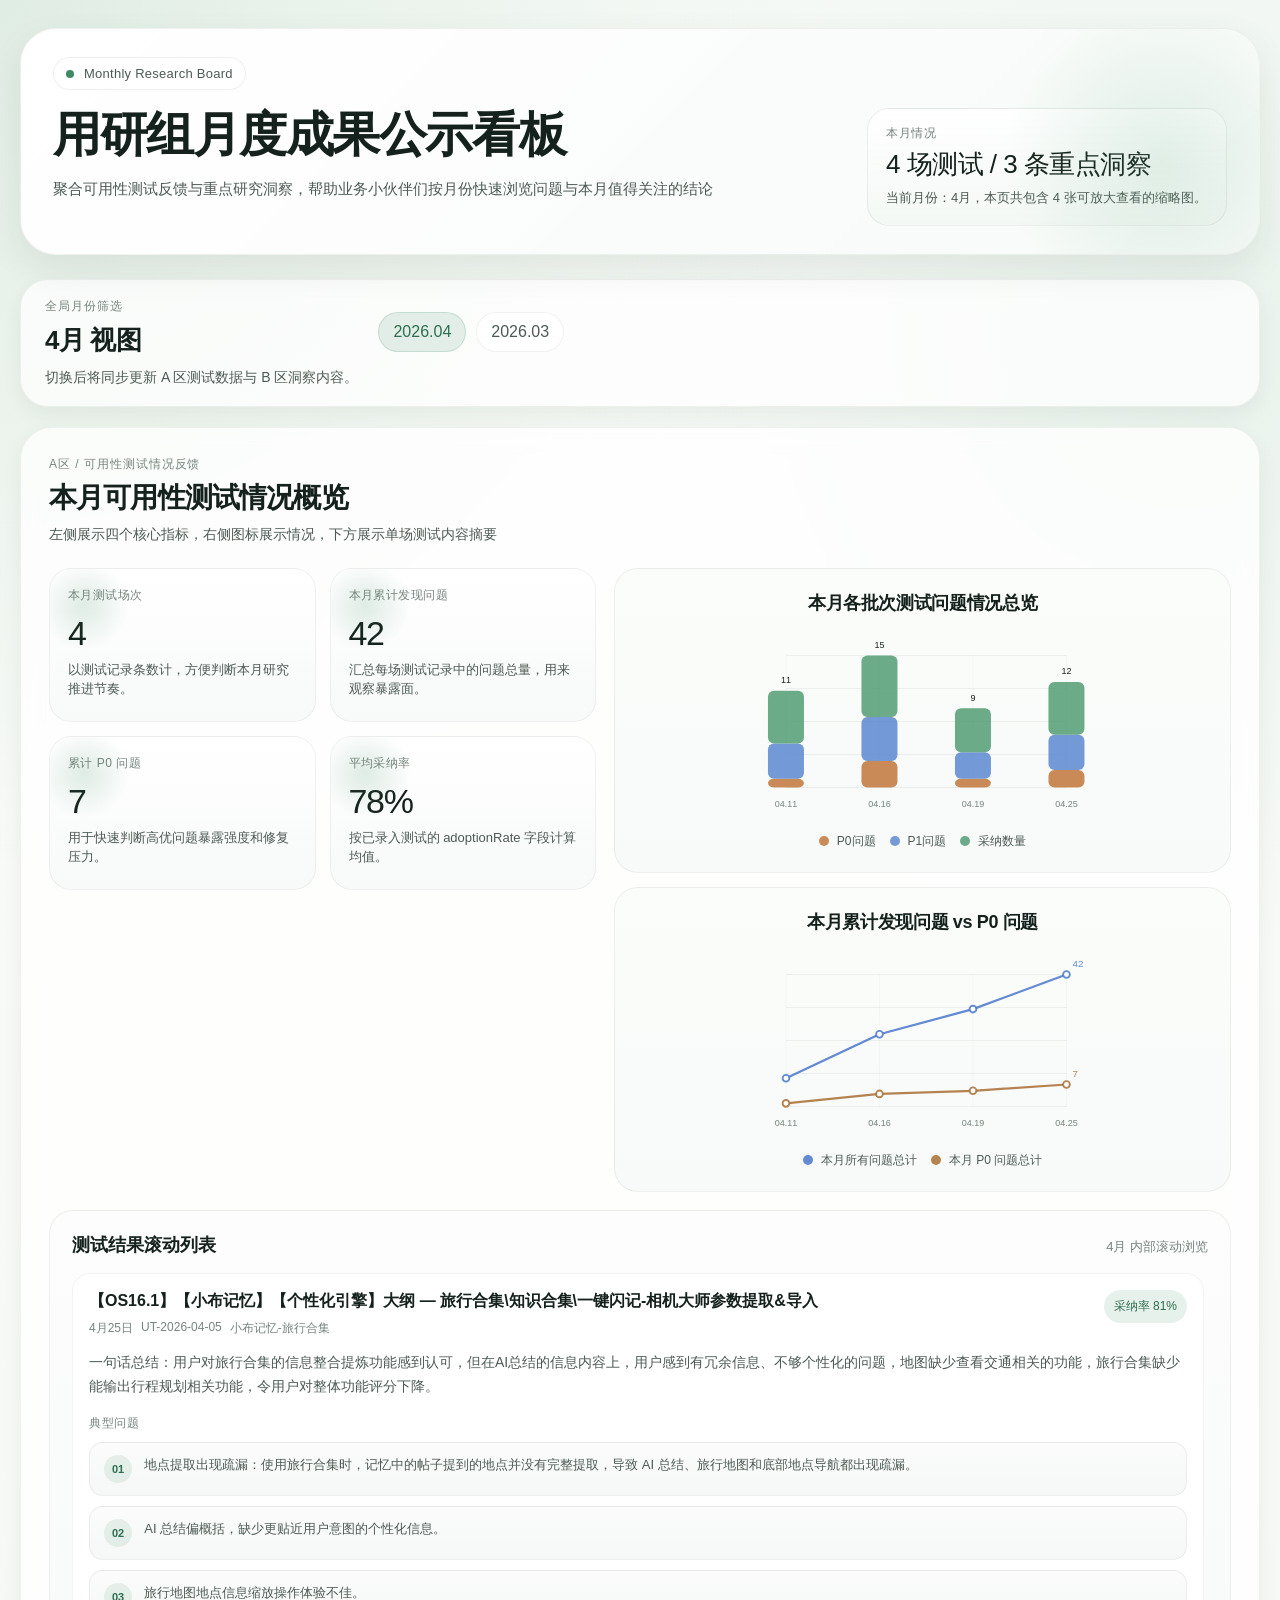
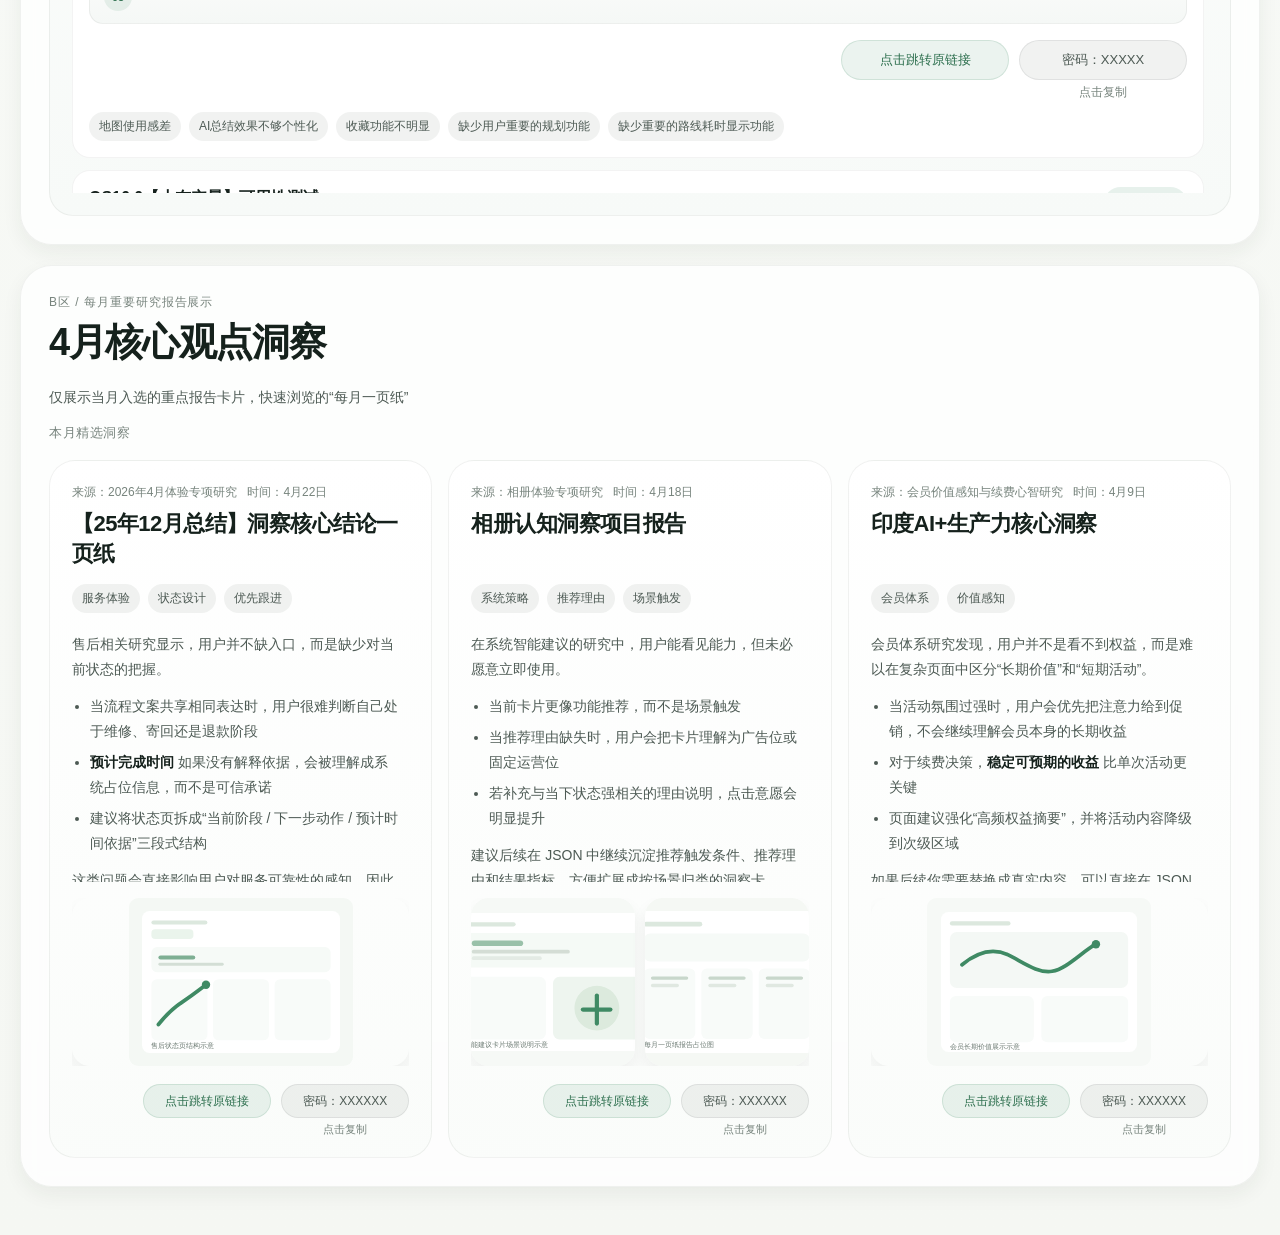
==== index.html @ fd07ea80 "第一版看板" ====
<!doctype html>
<html lang="zh-CN">
  <head>
    <meta charset="UTF-8" />
    <meta name="viewport" content="width=device-width, initial-scale=1.0" />
    <meta
      name="description"
      content="公司内部用研月度成果看板，展示可用性测试反馈与月度研究洞察。"
    />
    <title>公司内部用研月度成果看板</title>
    <link rel="stylesheet" href="./styles/tokens.css" />
    <link rel="stylesheet" href="./styles/main.css" />
  </head>
  <body>
    <div id="app" class="app-loading-shell">
      <div class="loading-card">
        <span class="loading-dot"></span>
        <p>正在读取本地看板数据...</p>
      </div>
    </div>
    <script type="module" src="./src/main.js"></script>
  </body>
</html>
---- styles/tokens.css ----
:root {
  --bg: #f5f7f3;
  --bg-strong: #eef3ed;
  --surface: rgba(255, 255, 255, 0.9);
  --surface-strong: #ffffff;
  --surface-muted: #f8faf8;
  --surface-line: rgba(18, 34, 28, 0.08);
  --text-primary: #15211c;
  --text-secondary: #4d5a54;
  --text-tertiary: #77847d;
  --accent: #3f8a64;
  --accent-soft: rgba(63, 138, 100, 0.12);
  --accent-strong: #2d6f4e;
  --warning: #a86c31;
  --shadow-soft: 0 14px 36px rgba(24, 36, 31, 0.08);
  --shadow-card: 0 8px 20px rgba(28, 43, 36, 0.06);
  --radius-xl: 28px;
  --radius-lg: 20px;
  --radius-md: 16px;
  --radius-sm: 12px;
  --font-sans: "Avenir Next", "PingFang SC", "Microsoft YaHei UI", "Noto Sans SC",
    sans-serif;
}
---- styles/main.css ----
*,
*::before,
*::after {
  box-sizing: border-box;
}

html,
body {
  margin: 0;
  min-height: 100%;
}

body {
  font-family: var(--font-sans);
  color: var(--text-primary);
  background:
    radial-gradient(circle at top left, rgba(112, 174, 136, 0.18), transparent 28%),
    radial-gradient(circle at 92% 12%, rgba(134, 188, 162, 0.14), transparent 22%),
    linear-gradient(180deg, #f9fbf8 0%, var(--bg) 100%);
}

button,
a,
input,
select {
  font: inherit;
}

img {
  display: block;
  max-width: 100%;
}

a {
  color: inherit;
  text-decoration: none;
}

.app-loading-shell,
.app-error-shell {
  min-height: 100vh;
  display: grid;
  place-items: center;
  padding: 32px;
}

.loading-card,
.error-card {
  width: min(480px, 100%);
  padding: 32px;
  border-radius: var(--radius-xl);
  background: var(--surface);
  border: 1px solid var(--surface-line);
  box-shadow: var(--shadow-soft);
  text-align: center;
  color: var(--text-secondary);
}

.loading-dot {
  width: 12px;
  height: 12px;
  display: inline-block;
  border-radius: 999px;
  background: var(--accent);
  box-shadow: 0 0 0 10px var(--accent-soft);
  margin-bottom: 18px;
}

.page-shell {
  width: min(1440px, calc(100vw - 40px));
  margin: 0 auto;
  padding: 28px 0 48px;
}

.hero-card {
  position: relative;
  overflow: hidden;
  padding: 28px 32px;
  border-radius: 36px;
  background:
    linear-gradient(135deg, rgba(255, 255, 255, 0.92), rgba(246, 250, 247, 0.94)),
    rgba(255, 255, 255, 0.8);
  border: 1px solid rgba(22, 33, 28, 0.06);
  box-shadow: var(--shadow-soft);
  margin-bottom: 24px;
}

.hero-card::after {
  content: "";
  position: absolute;
  inset: auto -6% -34% auto;
  width: 340px;
  height: 340px;
  border-radius: 50%;
  background: radial-gradient(circle, rgba(87, 163, 121, 0.16), transparent 66%);
  pointer-events: none;
}

.hero-topline {
  display: inline-flex;
  align-items: center;
  gap: 10px;
  padding: 8px 12px;
  border-radius: 999px;
  background: rgba(255, 255, 255, 0.72);
  border: 1px solid rgba(22, 33, 28, 0.07);
  color: var(--text-secondary);
  font-size: 13px;
  letter-spacing: 0.02em;
}

.hero-dot {
  width: 8px;
  height: 8px;
  border-radius: 999px;
  background: var(--accent);
}

.hero-body {
  display: grid;
  grid-template-columns: minmax(0, 1.25fr) minmax(280px, 0.75fr);
  gap: 28px;
  align-items: start;
  margin-top: 18px;
}

.hero-main-copy {
  align-self: start;
  display: grid;
  align-content: start;
  gap: 14px;
}

.hero-title {
  margin: 0;
  font-size: clamp(32px, 4vw, 48px);
  line-height: 1.12;
  letter-spacing: -0.03em;
}

.hero-description {
  margin: 0;
  max-width: 720px;
  color: var(--text-secondary);
  line-height: 1.7;
  font-size: 15px;
}

.hero-meta-panel {
  display: grid;
  gap: 12px;
  justify-self: end;
  width: min(100%, 360px);
}

.hero-meta-box {
  padding: 16px 18px;
  border-radius: 22px;
  background: linear-gradient(180deg, rgba(255, 255, 255, 0.86), rgba(243, 248, 244, 0.92));
  border: 1px solid rgba(22, 33, 28, 0.07);
}

.hero-meta-label {
  margin: 0 0 8px;
  font-size: 12px;
  color: var(--text-tertiary);
  letter-spacing: 0.06em;
  text-transform: uppercase;
}

.hero-meta-value {
  margin: 0;
  font-size: 26px;
  line-height: 1.15;
  letter-spacing: -0.02em;
}

.hero-meta-copy {
  margin: 8px 0 0;
  font-size: 13px;
  color: var(--text-secondary);
  line-height: 1.6;
}

.board-layout {
  display: grid;
  grid-template-columns: 1fr;
  gap: 20px;
  align-items: start;
}

.panel {
  border-radius: 32px;
  background: rgba(255, 255, 255, 0.78);
  border: 1px solid rgba(22, 33, 28, 0.06);
  box-shadow: var(--shadow-card);
  backdrop-filter: blur(10px);
}

.global-filter-bar {
  display: flex;
  justify-content: space-between;
  gap: 20px;
  align-items: center;
  padding: 18px 24px;
  margin-bottom: 20px;
  border-radius: 28px;
  background: rgba(255, 255, 255, 0.74);
  border: 1px solid rgba(22, 33, 28, 0.06);
  box-shadow: var(--shadow-card);
}

.global-filter-copy {
  display: grid;
  gap: 8px;
  min-width: 240px;
}

.global-filter-title {
  margin: 0;
  font-size: 26px;
  letter-spacing: -0.03em;
}

.global-filter-description {
  margin: 0;
  color: var(--text-secondary);
  font-size: 14px;
  line-height: 1.6;
}

.global-filter-tabs {
  min-width: 0;
  flex: 1;
}

.panel-a {
  padding: 28px;
  position: static;
}

.panel-b {
  padding: 28px;
}

.panel-head {
  display: flex;
  justify-content: space-between;
  gap: 20px;
  align-items: flex-start;
  margin-bottom: 22px;
}

.panel-head-copy {
  display: grid;
  gap: 8px;
}

.panel-label {
  margin: 0;
  font-size: 12px;
  letter-spacing: 0.08em;
  text-transform: uppercase;
  color: var(--text-tertiary);
}

.panel-title {
  margin: 0;
  font-size: 28px;
  line-height: 1.2;
  letter-spacing: -0.03em;
}

.panel-description {
  margin: 0;
  max-width: 620px;
  color: var(--text-secondary);
  font-size: 14px;
  line-height: 1.65;
}

.metrics-grid {
  display: grid;
  grid-template-columns: repeat(2, minmax(0, 1fr));
  gap: 14px;
  margin-bottom: 0;
}

.usability-dashboard-grid {
  display: grid;
  grid-template-columns: minmax(0, 0.94fr) minmax(420px, 1.06fr);
  gap: 18px;
  align-items: start;
  margin-bottom: 18px;
}

.metric-card {
  position: relative;
  overflow: hidden;
  min-height: 154px;
  padding: 18px 18px 16px;
  border-radius: 22px;
  background: linear-gradient(180deg, #ffffff, #f7faf8);
  border: 1px solid rgba(22, 33, 28, 0.06);
}

.metric-card::after {
  content: "";
  position: absolute;
  inset: -8px auto auto -10px;
  width: 88px;
  height: 88px;
  border-radius: 50%;
  background: radial-gradient(circle, rgba(63, 138, 100, 0.16), transparent 72%);
}

.metric-label {
  position: relative;
  margin: 0 0 12px;
  color: var(--text-tertiary);
  font-size: 12px;
  letter-spacing: 0.04em;
  text-transform: uppercase;
}

.metric-value {
  position: relative;
  margin: 0;
  font-size: 34px;
  line-height: 1;
  letter-spacing: -0.04em;
}

.metric-hint {
  position: relative;
  margin: 10px 0 0;
  color: var(--text-secondary);
  font-size: 13px;
  line-height: 1.5;
}

.chart-stack {
  display: grid;
  gap: 14px;
  align-content: start;
}

.chart-card {
  padding: 22px;
  border-radius: 24px;
  background: linear-gradient(180deg, #fbfdfb, #f7faf8);
  border: 1px solid rgba(22, 33, 28, 0.06);
}

.chart-card-line {
  min-height: 252px;
}

.chart-card-head {
  display: flex;
  justify-content: center;
  gap: 12px;
  align-items: center;
  text-align: center;
  margin-bottom: 12px;
  flex-direction: column;
}

.chart-card-title {
  margin: 0;
  font-size: 18px;
  letter-spacing: -0.02em;
}

.chart-card-note {
  margin: 0;
  color: var(--text-tertiary);
  font-size: 13px;
}

.chart-wrap {
  width: 100%;
  overflow: hidden;
}

.chart-svg {
  display: block;
  width: 100%;
  height: auto;
  max-height: 180px;
}

.chart-legend {
  display: flex;
  gap: 14px;
  flex-wrap: wrap;
  margin-top: 14px;
  color: var(--text-secondary);
  font-size: 12px;
  justify-content: center;
}

.legend-item {
  display: inline-flex;
  align-items: center;
  gap: 8px;
}

.legend-dot {
  width: 10px;
  height: 10px;
  border-radius: 999px;
}

.list-card {
  margin-top: 0;
  padding: 22px;
  border-radius: 24px;
  background: linear-gradient(180deg, #fcfdfc, #f7faf8);
  border: 1px solid rgba(22, 33, 28, 0.06);
}

.subsection-head {
  display: flex;
  justify-content: space-between;
  align-items: baseline;
  gap: 12px;
  margin-bottom: 16px;
}

.subsection-title {
  margin: 0;
  font-size: 18px;
}

.subsection-copy {
  margin: 0;
  color: var(--text-tertiary);
  font-size: 13px;
}

.test-list {
  display: grid;
  gap: 12px;
  max-height: 520px;
  overflow-y: auto;
  padding-right: 4px;
}

.test-list::-webkit-scrollbar {
  width: 8px;
}

.test-list::-webkit-scrollbar-thumb {
  background: rgba(55, 78, 67, 0.16);
  border-radius: 999px;
}

.test-item {
  padding: 16px;
  border-radius: 18px;
  background: rgba(255, 255, 255, 0.92);
  border: 1px solid rgba(22, 33, 28, 0.05);
}

.test-item-top {
  display: flex;
  justify-content: space-between;
  gap: 12px;
  align-items: start;
}

.test-name {
  margin: 0;
  font-size: 16px;
  line-height: 1.4;
}

.test-meta {
  margin: 8px 0 0;
  display: flex;
  flex-wrap: wrap;
  gap: 8px;
  color: var(--text-tertiary);
  font-size: 12px;
}

.test-pill-group {
  display: flex;
  flex-wrap: wrap;
  justify-content: flex-end;
  gap: 8px;
}

.pill {
  display: inline-flex;
  align-items: center;
  gap: 6px;
  padding: 8px 10px;
  border-radius: 999px;
  font-size: 12px;
  white-space: nowrap;
}

.pill-strong {
  background: rgba(63, 138, 100, 0.12);
  color: var(--accent-strong);
}

.test-description {
  margin: 14px 0 0;
  color: var(--text-secondary);
  font-size: 14px;
  line-height: 1.7;
}

.issue-block {
  margin-top: 16px;
}

.issue-block-title {
  margin: 0 0 10px;
  color: var(--text-tertiary);
  font-size: 12px;
  letter-spacing: 0.06em;
  text-transform: uppercase;
}

.issue-grid {
  display: grid;
  grid-template-columns: 1fr;
  gap: 10px;
}

.issue-card {
  min-height: 0;
  padding: 12px 12px 12px 14px;
  border-radius: 14px;
  background: linear-gradient(180deg, #fbfcfb, #f5f8f6);
  border: 1px solid rgba(22, 33, 28, 0.06);
}

.issue-card-vertical {
  display: grid;
  grid-template-columns: auto 1fr;
  gap: 12px;
  align-items: start;
}

.issue-index {
  display: inline-flex;
  align-items: center;
  justify-content: center;
  min-width: 28px;
  height: 28px;
  margin-bottom: 0;
  padding: 0 8px;
  border-radius: 999px;
  background: rgba(63, 138, 100, 0.1);
  color: var(--accent-strong);
  font-size: 11px;
  font-weight: 600;
}

.issue-text {
  margin: 0;
  color: var(--text-secondary);
  font-size: 13px;
  line-height: 1.6;
}

.test-actions {
  display: flex;
  justify-content: flex-end;
  gap: 10px;
  flex-wrap: wrap;
  margin-top: 16px;
  align-items: start;
}

.test-action-button {
  display: inline-flex;
  align-items: center;
  justify-content: center;
  min-width: 168px;
  min-height: 40px;
  padding: 0 14px;
  border-radius: 999px;
  border: 1px solid rgba(63, 138, 100, 0.16);
  background: rgba(63, 138, 100, 0.1);
  color: var(--accent-strong);
  font-size: 13px;
  cursor: pointer;
}

.test-action-button-compact {
  min-width: 128px;
  min-height: 34px;
  padding: 0 12px;
  font-size: 12px;
}

.test-action-button-secondary {
  border-color: rgba(22, 33, 28, 0.08);
  background: rgba(77, 90, 84, 0.08);
  color: var(--text-secondary);
}

.test-password-wrap {
  display: grid;
  justify-items: center;
  gap: 6px;
}

.test-action-hint {
  margin: 0;
  color: var(--text-tertiary);
  font-size: 12px;
  line-height: 1;
}

.test-action-hint-compact {
  font-size: 11px;
}

.test-action-hint.is-success {
  color: var(--accent-strong);
  font-weight: 600;
}

.test-action-button.is-disabled {
  opacity: 0.55;
  cursor: not-allowed;
}

.tag-row {
  display: flex;
  flex-wrap: wrap;
  gap: 8px;
  margin-top: 14px;
}

.tag {
  display: inline-flex;
  align-items: center;
  padding: 6px 10px;
  border-radius: 999px;
  background: rgba(77, 90, 84, 0.08);
  color: var(--text-secondary);
  font-size: 12px;
}

.month-tabs {
  display: flex;
  gap: 10px;
  flex-wrap: nowrap;
  overflow-x: auto;
  padding-bottom: 4px;
  margin-bottom: 18px;
  scrollbar-width: thin;
}

.month-tabs::-webkit-scrollbar {
  height: 8px;
}

.month-tabs::-webkit-scrollbar-thumb {
  background: rgba(55, 78, 67, 0.14);
  border-radius: 999px;
}

.month-tab {
  padding: 10px 14px;
  border-radius: 999px;
  border: 1px solid rgba(22, 33, 28, 0.06);
  background: rgba(255, 255, 255, 0.8);
  color: var(--text-secondary);
  cursor: pointer;
  transition: background-color 120ms ease, color 120ms ease, transform 120ms ease;
}

.month-tab:hover {
  transform: translateY(-1px);
  background: #ffffff;
}

.month-tab.active {
  background: rgba(63, 138, 100, 0.13);
  color: var(--accent-strong);
  border-color: rgba(63, 138, 100, 0.18);
}

.month-title-block {
  margin-bottom: 18px;
}

.month-lead {
  margin: 0;
  color: var(--text-tertiary);
  font-size: 13px;
  letter-spacing: 0.04em;
}

.insight-head {
  display: flex;
  justify-content: flex-start;
  gap: 20px;
  align-items: flex-start;
  margin-bottom: 14px;
}

.insight-head-copy {
  display: grid;
  gap: 10px;
  max-width: 760px;
}

.month-title {
  margin: 0;
  font-size: clamp(28px, 3vw, 38px);
  line-height: 1.14;
  letter-spacing: -0.035em;
}

.month-subtitle {
  margin: 12px 0 0;
  color: var(--text-secondary);
  font-size: 14px;
  line-height: 1.7;
}

.insight-grid {
  display: grid;
  grid-template-columns: repeat(3, minmax(0, 1fr));
  gap: 16px;
}

.insight-card {
  padding: 22px;
  border-radius: 26px;
  background: linear-gradient(180deg, rgba(255, 255, 255, 0.96), rgba(250, 252, 250, 0.96));
  border: 1px solid rgba(22, 33, 28, 0.06);
  min-height: 100%;
  display: grid;
  grid-template-rows: auto auto minmax(0, 1fr) auto;
  gap: 16px;
  align-content: start;
}

.insight-card.has-images {
  grid-template-rows: auto auto minmax(0, 1fr) 168px auto;
}

.insight-header {
  display: grid;
  gap: 8px;
  align-content: start;
}

.insight-meta {
  display: flex;
  flex-wrap: wrap;
  gap: 8px 10px;
  color: var(--text-tertiary);
  font-size: 12px;
  line-height: 1.5;
  min-height: 18px;
}

.insight-title {
  margin: 0;
  font-size: 22px;
  line-height: 1.35;
  letter-spacing: -0.025em;
  min-height: calc(1.35em * 2);
  align-self: start;
  display: -webkit-box;
  overflow: hidden;
  -webkit-line-clamp: 2;
  -webkit-box-orient: vertical;
}

.insight-card .tag-row {
  margin-top: 0;
  min-height: 32px;
  align-content: start;
}

.summary-block {
  color: var(--text-secondary);
  font-size: 14px;
  line-height: 1.78;
  align-content: start;
  position: relative;
  overflow-y: auto;
  overflow-x: hidden;
  padding-right: 8px;
  scrollbar-width: thin;
  scrollbar-color: rgba(55, 78, 67, 0.18) transparent;
}

.insight-card.has-images .summary-block {
  max-height: 250px;
}

.insight-card.no-images .summary-block {
  max-height: 360px;
}

.summary-block::-webkit-scrollbar {
  width: 6px;
}

.summary-block::-webkit-scrollbar-thumb {
  background: rgba(55, 78, 67, 0.16);
  border-radius: 999px;
}

.summary-block p {
  margin: 0 0 12px;
}

.summary-block p:last-child,
.summary-block ul:last-child {
  margin-bottom: 0;
}

.summary-block ul {
  margin: 0 0 12px;
  padding-left: 18px;
}

.summary-block li + li {
  margin-top: 6px;
}

.summary-block strong {
  color: var(--text-primary);
}

.image-grid {
  display: grid;
  grid-template-columns: repeat(2, minmax(0, 1fr));
  gap: 10px;
  height: 168px;
  align-self: end;
  overflow: hidden;
}

.image-grid-single {
  grid-template-columns: 1fr;
}

.image-grid-single .image-button img {
  object-fit: contain;
}

.insight-card .image-button {
  width: 100%;
  height: 168px;
}

.image-button {
  padding: 0;
  border: 0;
  background: transparent;
  border-radius: 18px;
  overflow: hidden;
  cursor: zoom-in;
  box-shadow: 0 8px 16px rgba(29, 42, 36, 0.06);
}

.image-button img {
  width: 100%;
  height: 100%;
  object-fit: cover;
  transition: transform 160ms ease;
}

.image-button:hover img {
  transform: scale(1.02);
}

.insight-footer {
  display: flex;
  justify-content: flex-end;
  gap: 12px;
  align-items: end;
  margin-top: 0;
  padding-top: 2px;
  align-self: end;
}

.insight-actions {
  display: flex;
  justify-content: flex-end;
  gap: 10px;
  flex-wrap: wrap;
  margin-left: auto;
  align-items: start;
  width: 100%;
}

.empty-card {
  padding: 30px 24px;
  border-radius: 24px;
  background: linear-gradient(180deg, #ffffff, #f7faf8);
  border: 1px dashed rgba(22, 33, 28, 0.12);
  color: var(--text-secondary);
  text-align: center;
}

.image-modal {
  position: fixed;
  inset: 0;
  z-index: 50;
  display: grid;
  place-items: center;
  padding: 28px;
  background: rgba(16, 24, 20, 0.62);
  backdrop-filter: blur(6px);
}

.image-modal-card {
  position: relative;
  width: min(1080px, calc(100vw - 48px));
  max-height: calc(100vh - 48px);
  padding: 18px;
  border-radius: 28px;
  background: rgba(255, 255, 255, 0.97);
  box-shadow: 0 24px 70px rgba(0, 0, 0, 0.2);
}

.image-modal-card img {
  width: 100%;
  max-height: calc(100vh - 112px);
  object-fit: contain;
  border-radius: 20px;
}

.image-modal-close {
  position: absolute;
  top: 12px;
  right: 12px;
  width: 40px;
  height: 40px;
  border: 0;
  border-radius: 999px;
  background: rgba(16, 24, 20, 0.08);
  color: var(--text-primary);
  cursor: pointer;
}

@media (max-width: 1180px) {
  .hero-body,
  .usability-dashboard-grid {
    grid-template-columns: 1fr;
  }

  .global-filter-bar {
    flex-direction: column;
    align-items: stretch;
  }

  .hero-meta-panel,
  .panel-a {
    justify-self: stretch;
    position: static;
  }

  .insight-grid {
    grid-template-columns: repeat(2, minmax(0, 1fr));
  }
}

@media (max-width: 860px) {
  .page-shell {
    width: min(100vw - 24px, 1440px);
    padding-top: 16px;
  }

  .hero-card,
  .global-filter-bar,
  .panel-a,
  .panel-b {
    padding: 22px;
    border-radius: 26px;
  }

  .metrics-grid,
  .insight-grid,
  .issue-grid {
    grid-template-columns: 1fr;
  }

  .insight-head,
  .panel-head,
  .subsection-head,
  .insight-footer {
    flex-direction: column;
    align-items: stretch;
  }

  .insight-actions {
    justify-content: flex-start;
    margin-left: 0;
  }

  .test-item-top {
    flex-direction: column;
  }

  .test-pill-group {
    justify-content: flex-start;
  }

  .test-actions {
    justify-content: flex-start;
  }
}
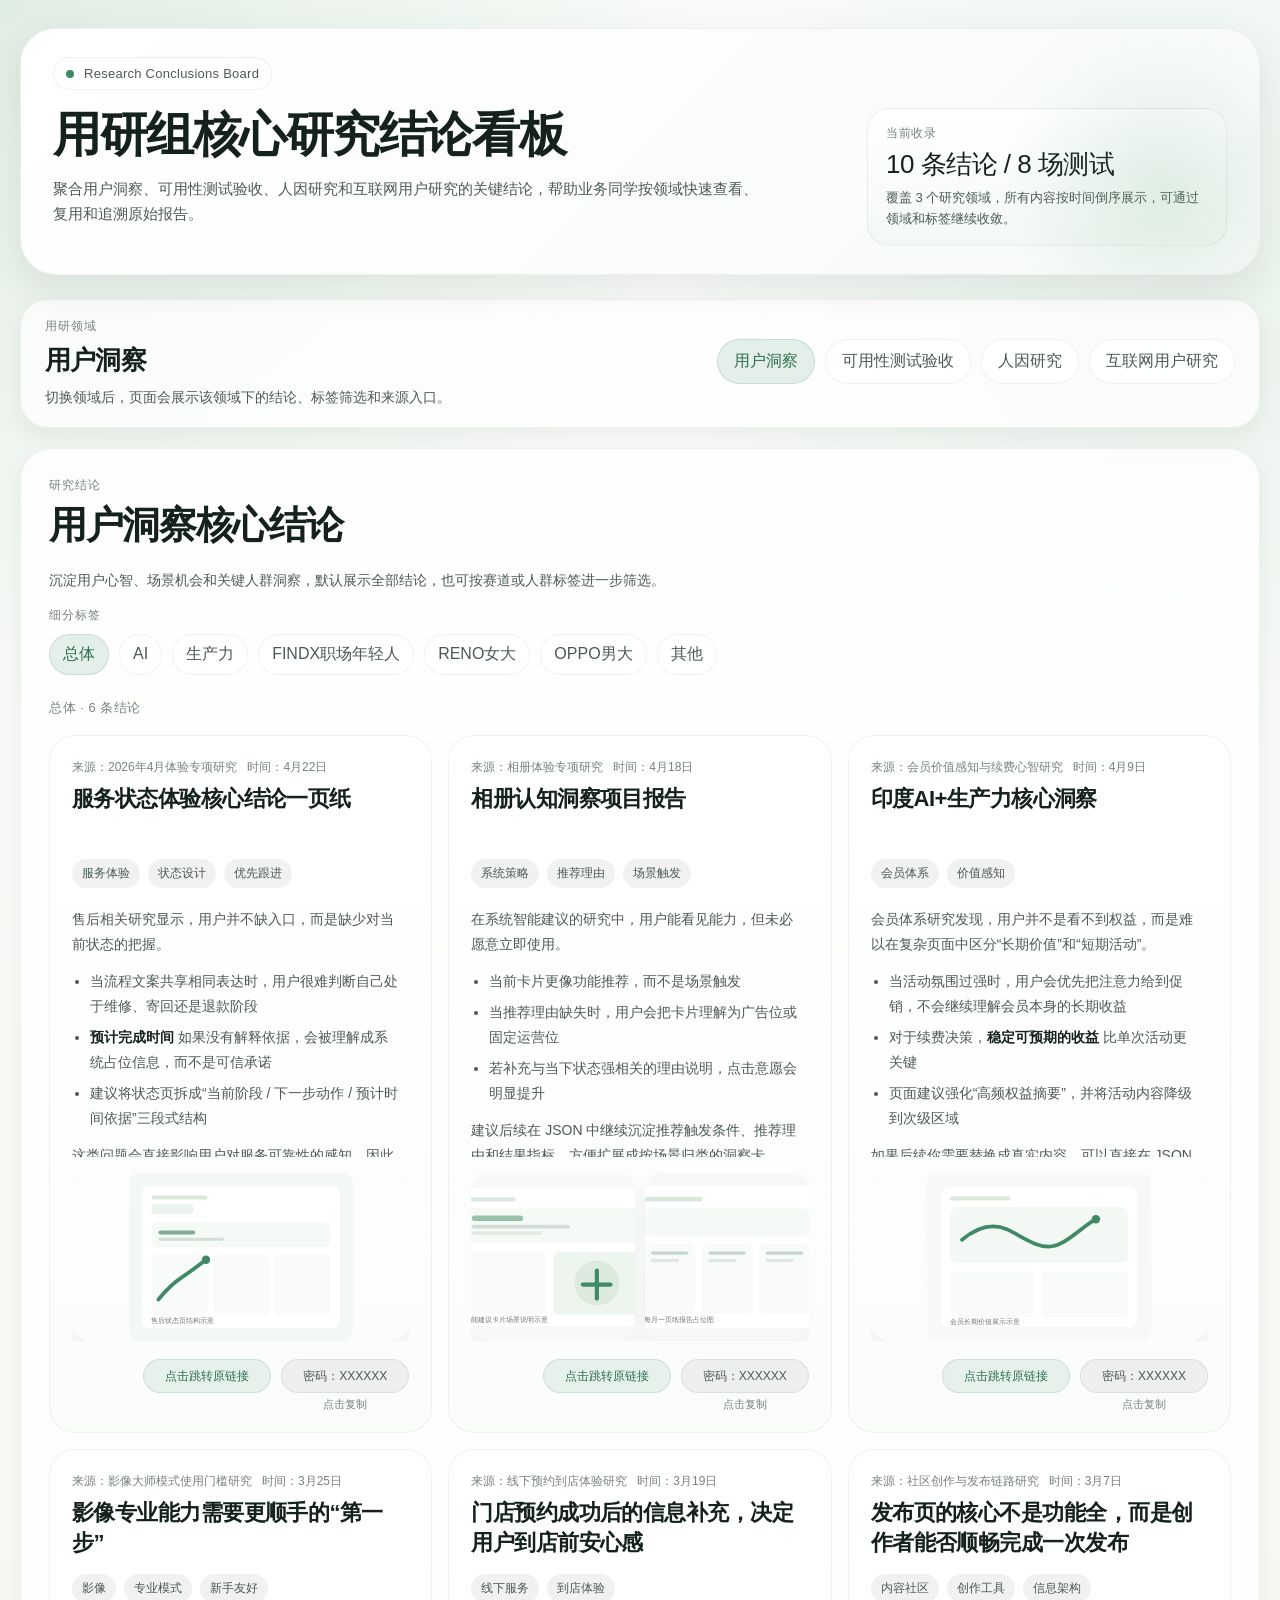
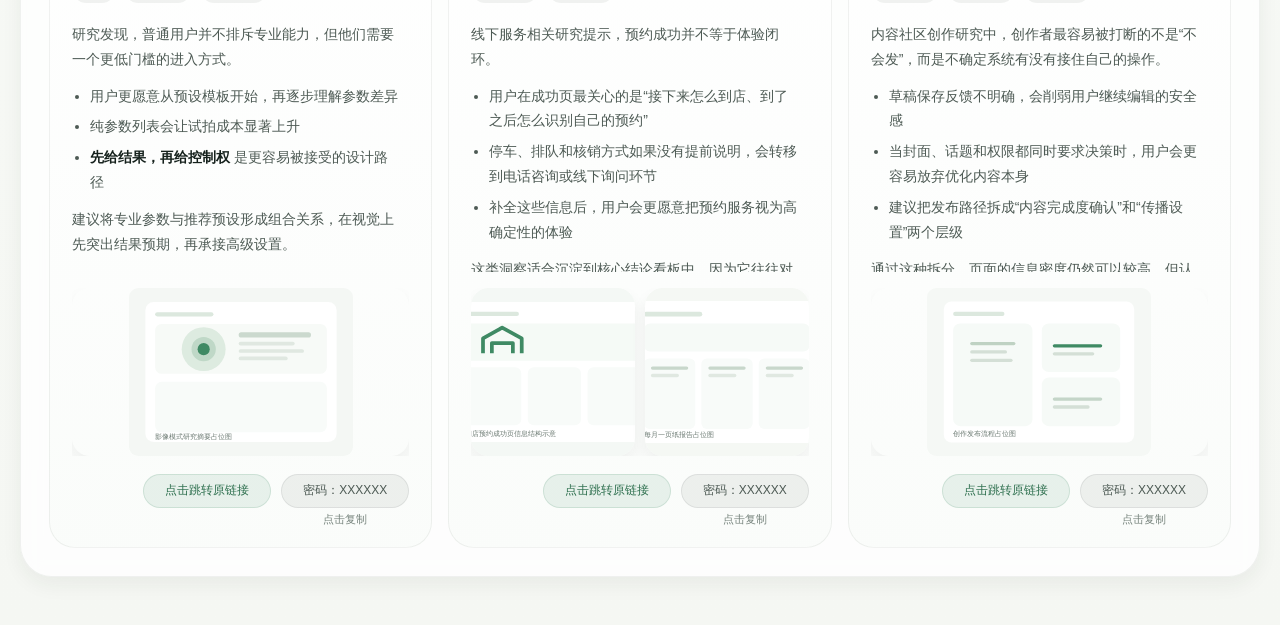
==== commit 4007007b: "Add files via upload" ====
--- a/index.html
+++ b/index.html
@@ -5,9 +5,9 @@
     <meta name="viewport" content="width=device-width, initial-scale=1.0" />
     <meta
       name="description"
-      content="公司内部用研月度成果看板，展示可用性测试反馈与月度研究洞察。"
+      content="用研组核心研究结论看板，按研究领域展示用户洞察、可用性测试验收、人因研究和互联网用户研究。"
     />
-    <title>公司内部用研月度成果看板</title>
+    <title>用研组核心研究结论看板</title>
     <link rel="stylesheet" href="./styles/tokens.css" />
     <link rel="stylesheet" href="./styles/main.css" />
   </head>
--- a/styles/main.css
+++ b/styles/main.css
@@ -197,7 +197,7 @@
   backdrop-filter: blur(10px);
 }
 
-.global-filter-bar {
+.domain-nav-card {
   display: flex;
   justify-content: space-between;
   gap: 20px;
@@ -210,28 +210,123 @@
   box-shadow: var(--shadow-card);
 }
 
-.global-filter-copy {
+.domain-nav-copy {
   display: grid;
   gap: 8px;
   min-width: 240px;
 }
 
-.global-filter-title {
+.domain-nav-title {
   margin: 0;
   font-size: 26px;
   letter-spacing: -0.03em;
 }
 
-.global-filter-description {
+.domain-nav-description {
   margin: 0;
   color: var(--text-secondary);
   font-size: 14px;
   line-height: 1.6;
 }
 
-.global-filter-tabs {
+.domain-tabs {
+  display: flex;
+  justify-content: flex-end;
+  gap: 10px;
   min-width: 0;
   flex: 1;
+  overflow-x: auto;
+  padding-bottom: 4px;
+  scrollbar-width: thin;
+}
+
+.domain-tabs::-webkit-scrollbar {
+  height: 8px;
+}
+
+.domain-tabs::-webkit-scrollbar-thumb {
+  background: rgba(55, 78, 67, 0.14);
+  border-radius: 999px;
+}
+
+.domain-tab {
+  flex: 0 0 auto;
+  padding: 11px 16px;
+  border-radius: 999px;
+  border: 1px solid rgba(22, 33, 28, 0.06);
+  background: rgba(255, 255, 255, 0.82);
+  color: var(--text-secondary);
+  cursor: pointer;
+  transition: background-color 120ms ease, color 120ms ease, transform 120ms ease;
+}
+
+.domain-tab:hover {
+  transform: translateY(-1px);
+  background: #ffffff;
+}
+
+.domain-tab.active {
+  background: rgba(63, 138, 100, 0.13);
+  color: var(--accent-strong);
+  border-color: rgba(63, 138, 100, 0.18);
+}
+
+.filter-strip {
+  display: grid;
+  gap: 10px;
+  margin: 0 0 20px;
+}
+
+.filter-strip-label {
+  margin: 0;
+  color: var(--text-tertiary);
+  font-size: 12px;
+  letter-spacing: 0.08em;
+  text-transform: uppercase;
+}
+
+.filter-chips {
+  display: flex;
+  flex-wrap: nowrap;
+  gap: 10px;
+  overflow-x: auto;
+  padding-bottom: 4px;
+  scrollbar-width: thin;
+}
+
+.filter-chips::-webkit-scrollbar {
+  height: 8px;
+}
+
+.filter-chips::-webkit-scrollbar-thumb {
+  background: rgba(55, 78, 67, 0.14);
+  border-radius: 999px;
+}
+
+.filter-chip {
+  flex: 0 0 auto;
+  padding: 9px 13px;
+  border-radius: 999px;
+  border: 1px solid rgba(22, 33, 28, 0.06);
+  background: rgba(255, 255, 255, 0.84);
+  color: var(--text-secondary);
+  cursor: pointer;
+  transition: background-color 120ms ease, color 120ms ease, transform 120ms ease;
+}
+
+.filter-chip:hover {
+  transform: translateY(-1px);
+  background: #ffffff;
+}
+
+.filter-chip.active {
+  background: rgba(63, 138, 100, 0.13);
+  color: var(--accent-strong);
+  border-color: rgba(63, 138, 100, 0.18);
+}
+
+.domain-content-panel {
+  scroll-margin-top: 20px;
 }
 
 .panel-a {
@@ -442,8 +537,8 @@
 .test-list {
   display: grid;
   gap: 12px;
-  max-height: 520px;
-  overflow-y: auto;
+  max-height: none;
+  overflow: visible;
   padding-right: 4px;
 }
 
@@ -648,46 +743,6 @@
   background: rgba(77, 90, 84, 0.08);
   color: var(--text-secondary);
   font-size: 12px;
-}
-
-.month-tabs {
-  display: flex;
-  gap: 10px;
-  flex-wrap: nowrap;
-  overflow-x: auto;
-  padding-bottom: 4px;
-  margin-bottom: 18px;
-  scrollbar-width: thin;
-}
-
-.month-tabs::-webkit-scrollbar {
-  height: 8px;
-}
-
-.month-tabs::-webkit-scrollbar-thumb {
-  background: rgba(55, 78, 67, 0.14);
-  border-radius: 999px;
-}
-
-.month-tab {
-  padding: 10px 14px;
-  border-radius: 999px;
-  border: 1px solid rgba(22, 33, 28, 0.06);
-  background: rgba(255, 255, 255, 0.8);
-  color: var(--text-secondary);
-  cursor: pointer;
-  transition: background-color 120ms ease, color 120ms ease, transform 120ms ease;
-}
-
-.month-tab:hover {
-  transform: translateY(-1px);
-  background: #ffffff;
-}
-
-.month-tab.active {
-  background: rgba(63, 138, 100, 0.13);
-  color: var(--accent-strong);
-  border-color: rgba(63, 138, 100, 0.18);
 }
 
 .month-title-block {
@@ -957,9 +1012,13 @@
     grid-template-columns: 1fr;
   }
 
-  .global-filter-bar {
+  .domain-nav-card {
     flex-direction: column;
     align-items: stretch;
+  }
+
+  .domain-tabs {
+    justify-content: flex-start;
   }
 
   .hero-meta-panel,
@@ -980,7 +1039,7 @@
   }
 
   .hero-card,
-  .global-filter-bar,
+  .domain-nav-card,
   .panel-a,
   .panel-b {
     padding: 22px;
